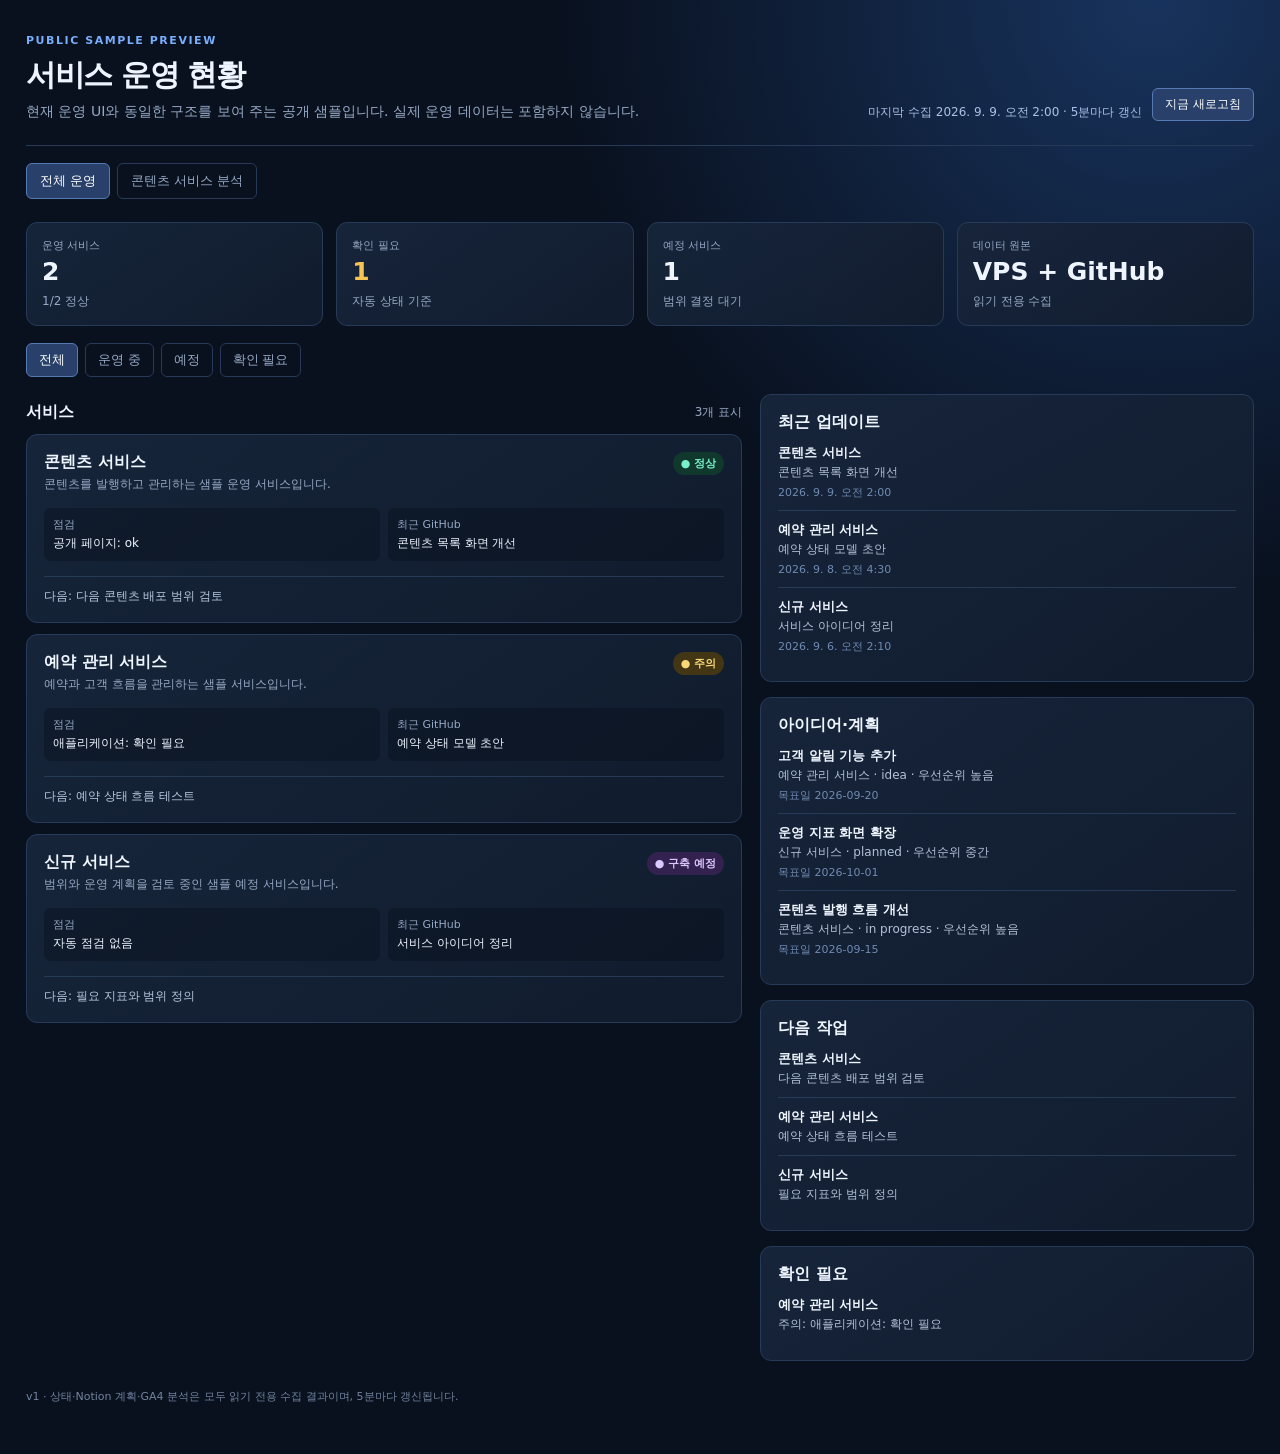
==== app/index.html @ 09be24aa "feat: add analytics tab to public sample preview" ====
<!doctype html>
<html lang="ko">
<head>
<meta charset="utf-8"><meta name="viewport" content="width=device-width,initial-scale=1">
<title>서비스 운영 현황</title><link rel="stylesheet" href="styles.css">
</head>
<body><main class="shell">
<header><div><p class="eyebrow">PUBLIC SAMPLE PREVIEW</p><h1>서비스 운영 현황</h1><p class="subtitle">현재 운영 UI와 동일한 구조를 보여 주는 공개 샘플입니다. 실제 운영 데이터는 포함하지 않습니다.</p></div><div class="header-status"><div id="collected" class="timestamp" role="status" aria-live="polite">상태를 불러오는 중…</div><button id="refresh" class="refresh" type="button">지금 새로고침</button></div></header>
<nav class="view-tabs" aria-label="대시보드 화면"><button class="view-tab active" aria-pressed="true" data-view="overview">전체 운영</button><button class="view-tab" aria-pressed="false" data-view="analytics">콘텐츠 서비스 분석</button></nav>
<section id="overview-view" class="view"><section id="summary" class="summary" aria-label="전체 요약"></section>
<nav class="filters" aria-label="서비스 필터"><button class="filter active" aria-pressed="true" data-filter="all">전체</button><button class="filter" aria-pressed="false" data-filter="operating">운영 중</button><button class="filter" aria-pressed="false" data-filter="planned">예정</button><button class="filter" aria-pressed="false" data-filter="attention">확인 필요</button></nav>
<section class="layout"><div><div class="section-heading"><h2>서비스</h2><span id="service-count"></span></div><section id="services" class="services" aria-live="polite"></section></div><aside><section class="panel"><h2>최근 업데이트</h2><div id="updates"></div></section><section class="panel" aria-labelledby="ideas-title"><h2 id="ideas-title">아이디어·계획</h2><div id="ideas"></div></section><section class="panel"><h2>다음 작업</h2><div id="next-actions"></div></section><section class="panel"><h2>확인 필요</h2><div id="attention"></div></section></aside></section></section>
<section id="analytics-view" class="view analytics-view" hidden><div class="section-heading"><h2>콘텐츠 서비스 · GA4 분석</h2><span>최근 14일 · 읽기 전용</span></div><section class="panel" aria-labelledby="analytics-title"><h2 id="analytics-title">핵심 지표와 상위 유입</h2><div id="analytics"></div></section></section>
<footer>v1 · 상태·Notion 계획·GA4 분석은 모두 읽기 전용 수집 결과이며, 5분마다 갱신됩니다.</footer>
</main><script src="app.js"></script></body></html>
---- app/styles.css ----
:root{--bg:#09111f;--surface:#111c2e;--surface2:#17253b;--line:#273a58;--text:#eef5ff;--muted:#96a9c4;--green:#38d39f;--amber:#f6c453;--red:#fb7185;--blue:#78aefc;--violet:#bd9cff}*{box-sizing:border-box}body{margin:0;background:radial-gradient(circle at 90% 0,#18335d,transparent 32%),var(--bg);color:var(--text);font-family:system-ui,-apple-system,"Segoe UI",sans-serif}.shell{max-width:1320px;margin:auto;padding:34px 26px 50px}header{display:flex;justify-content:space-between;gap:20px;align-items:flex-end;padding-bottom:24px;border-bottom:1px solid var(--line)}.header-status{display:flex;align-items:flex-end;gap:10px}.refresh{background:#29416a;color:#fff;border:1px solid #557bb5;border-radius:6px;padding:7px 12px;cursor:pointer;font:inherit;font-size:12px}.refresh:disabled{opacity:.55;cursor:wait}.filter:focus-visible,.refresh:focus-visible,a:focus-visible{outline:3px solid var(--amber);outline-offset:2px}.eyebrow{font-size:11px;letter-spacing:.14em;color:var(--blue);font-weight:800;margin:0 0 8px}h1{font-size:30px;letter-spacing:-.045em;margin:0}.subtitle{color:var(--muted);margin:7px 0 0;font-size:14px}.timestamp{font-size:12px;color:#a9c2e7;white-space:nowrap}.summary{display:grid;grid-template-columns:repeat(4,1fr);gap:13px;margin:23px 0 15px}.stat,.panel,.card{background:linear-gradient(145deg,rgba(23,37,59,.96),rgba(17,28,46,.96));border:1px solid var(--line);border-radius:11px}.stat{padding:15px}.stat small,.meta small{display:block;color:var(--muted);font-size:11px}.stat b{display:block;font-size:25px;margin:4px 0}.stat span{font-size:12px;color:var(--muted)}.stat b.warn{color:var(--amber)}.stat b.ok{color:var(--green)}.view-tabs{display:flex;gap:7px;margin:17px 0 0}.view-tab{background:transparent;color:var(--muted);border:1px solid var(--line);border-radius:6px;padding:8px 13px;cursor:pointer;font:inherit;font-size:13px}.view-tab.active{background:#29416a;color:#fff;border-color:#557bb5}.view-tab:focus-visible{outline:3px solid var(--amber);outline-offset:2px}.analytics-view{max-width:760px;margin-top:22px}.filters{display:flex;gap:7px;margin:17px 0}.filter{background:transparent;color:var(--muted);border:1px solid var(--line);border-radius:6px;padding:7px 12px;cursor:pointer}.filter.active{background:#29416a;color:#fff;border-color:#557bb5}.layout{display:grid;grid-template-columns:1.45fr 1fr;gap:18px}.section-heading{display:flex;justify-content:space-between;align-items:center;margin:8px 0 11px}.section-heading h2,.panel h2{font-size:16px;margin:0}.section-heading span{font-size:12px;color:var(--muted)}.services{display:grid;gap:11px}.card{padding:17px}.card-head{display:flex;justify-content:space-between;gap:12px}.service-name{font-weight:750;font-size:16px}.card-head p{font-size:12px;color:var(--muted);margin:3px 0 0}.pill{font-size:11px;font-weight:700;border-radius:20px;height:max-content;padding:4px 8px;white-space:nowrap}.pill.ok{background:#10382d;color:#7af0c8}.pill.warn{background:#423615;color:#f8d978}.pill.down{background:#451e2d;color:#ff9eb0}.pill.unknown{background:#303846;color:#c8d2e1}.pill.planned{background:#33224f;color:#ddc7ff}.meta{display:grid;grid-template-columns:1fr 1fr;gap:8px;margin:15px 0}.meta>div{background:rgba(5,11,22,.35);border-radius:7px;padding:9px}.meta span{font-size:12px;display:block;margin-top:3px}.card-foot{border-top:1px solid var(--line);padding-top:11px;display:flex;justify-content:space-between;gap:9px;font-size:12px;color:#b9c8dc}.card-foot a{color:#8dbaff;text-decoration:none;white-space:nowrap}.panel{padding:17px;margin-bottom:15px}.panel h2{margin-bottom:11px}.list-item{border-top:1px solid var(--line);padding:10px 0}.list-item:first-child{border-top:0;padding-top:0}.list-item b,.list-item span,.list-item small{display:block}.list-item b{font-size:13px}.list-item span{font-size:12px;color:#b4c3d8;margin-top:2px}.list-item small{font-size:11px;color:#6f8bb2;margin-top:4px}.healthy{color:#7af0c8;font-size:13px}.empty,.error{padding:15px;color:var(--muted);background:rgba(0,0,0,.15);border-radius:7px}.error{color:#ffafbd}footer{margin-top:13px;color:#71839e;font-size:11px}@media(max-width:850px){header{display:block}.timestamp{display:block;margin-top:15px}.summary{grid-template-columns:repeat(2,1fr)}.layout{grid-template-columns:1fr}}@media(max-width:500px){.shell{padding:23px 14px}.summary{grid-template-columns:1fr}.meta{grid-template-columns:1fr}.card-head{display:block}.pill{display:inline-block;margin-top:10px}.card-foot{display:block}.card-foot a{display:block;margin-top:8px}}
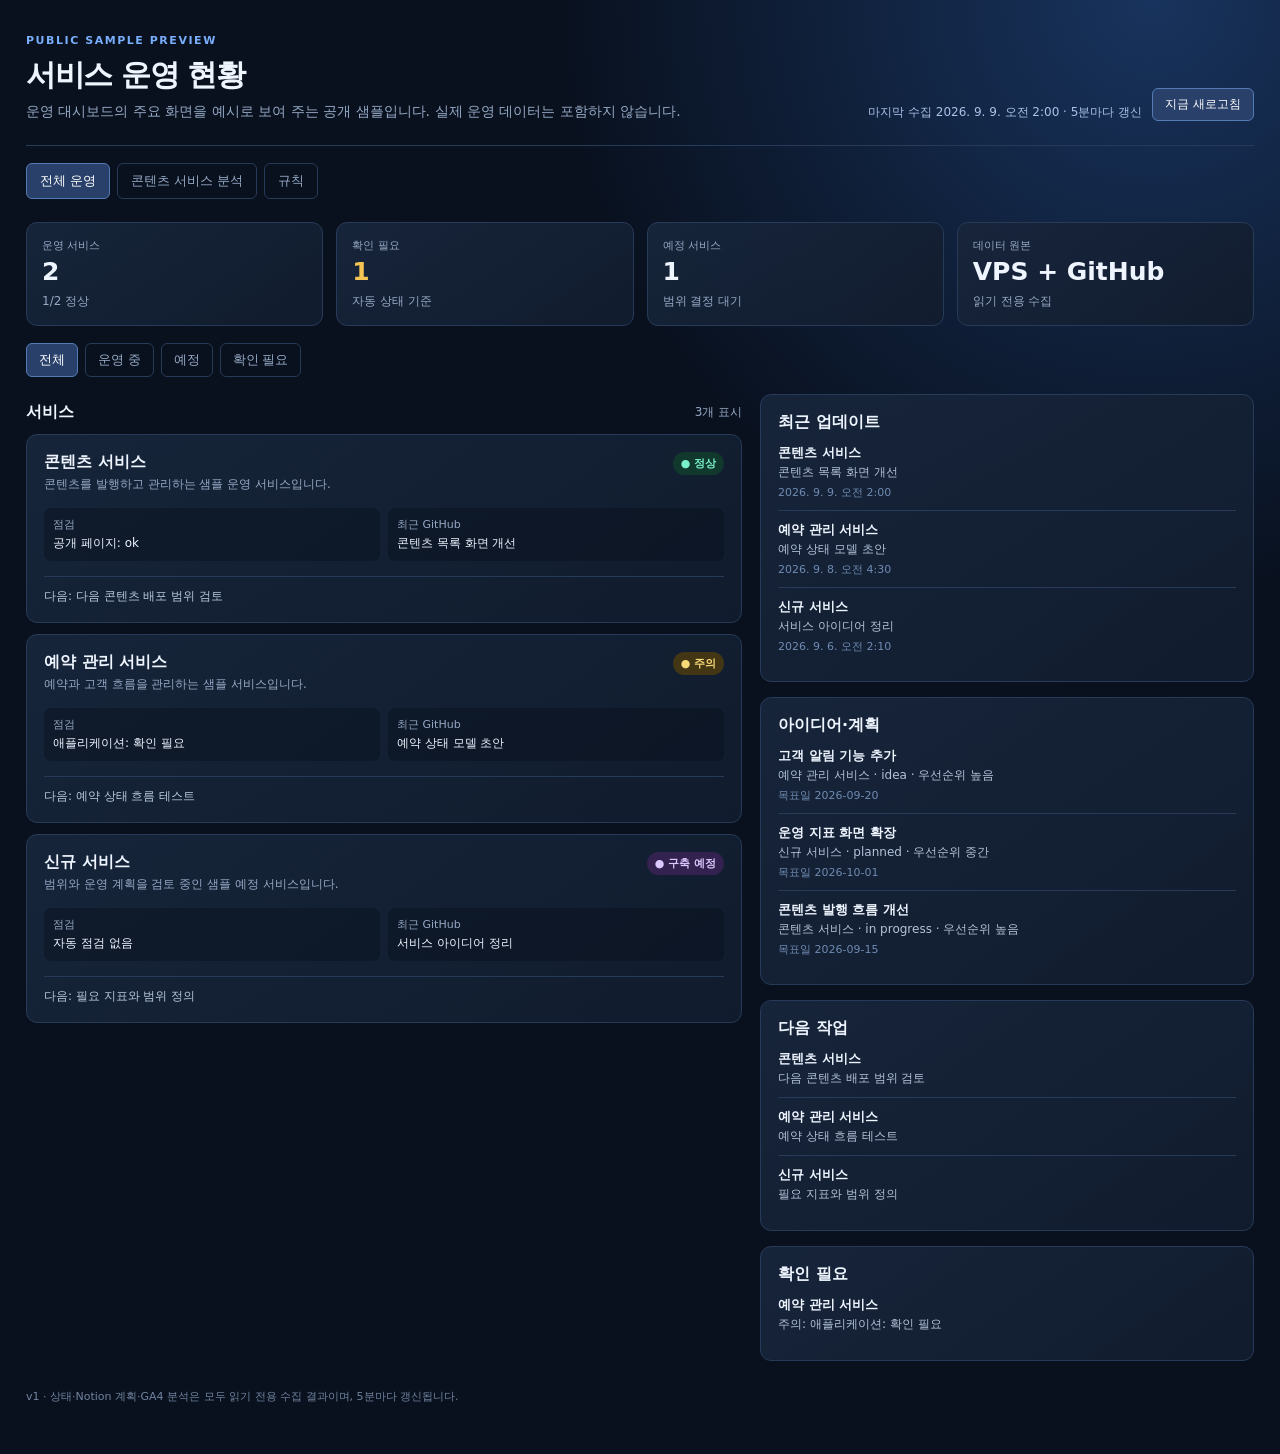
==== commit cb55512b: "feat(preview): show sample Hermes records tab" ====
--- a/app/index.html
+++ b/app/index.html
@@ -5,11 +5,12 @@
 <title>서비스 운영 현황</title><link rel="stylesheet" href="styles.css">
 </head>
 <body><main class="shell">
-<header><div><p class="eyebrow">PUBLIC SAMPLE PREVIEW</p><h1>서비스 운영 현황</h1><p class="subtitle">현재 운영 UI와 동일한 구조를 보여 주는 공개 샘플입니다. 실제 운영 데이터는 포함하지 않습니다.</p></div><div class="header-status"><div id="collected" class="timestamp" role="status" aria-live="polite">상태를 불러오는 중…</div><button id="refresh" class="refresh" type="button">지금 새로고침</button></div></header>
-<nav class="view-tabs" aria-label="대시보드 화면"><button class="view-tab active" aria-pressed="true" data-view="overview">전체 운영</button><button class="view-tab" aria-pressed="false" data-view="analytics">콘텐츠 서비스 분석</button></nav>
+<header><div><p class="eyebrow">PUBLIC SAMPLE PREVIEW</p><h1>서비스 운영 현황</h1><p class="subtitle">운영 대시보드의 주요 화면을 예시로 보여 주는 공개 샘플입니다. 실제 운영 데이터는 포함하지 않습니다.</p></div><div class="header-status"><div id="collected" class="timestamp" role="status" aria-live="polite">상태를 불러오는 중…</div><button id="refresh" class="refresh" type="button">지금 새로고침</button></div></header>
+<nav class="view-tabs" aria-label="대시보드 화면"><button class="view-tab active" aria-pressed="true" data-view="overview">전체 운영</button><button class="view-tab" aria-pressed="false" data-view="analytics">콘텐츠 서비스 분석</button><button class="view-tab" aria-pressed="false" data-view="rules">규칙</button></nav>
 <section id="overview-view" class="view"><section id="summary" class="summary" aria-label="전체 요약"></section>
 <nav class="filters" aria-label="서비스 필터"><button class="filter active" aria-pressed="true" data-filter="all">전체</button><button class="filter" aria-pressed="false" data-filter="operating">운영 중</button><button class="filter" aria-pressed="false" data-filter="planned">예정</button><button class="filter" aria-pressed="false" data-filter="attention">확인 필요</button></nav>
 <section class="layout"><div><div class="section-heading"><h2>서비스</h2><span id="service-count"></span></div><section id="services" class="services" aria-live="polite"></section></div><aside><section class="panel"><h2>최근 업데이트</h2><div id="updates"></div></section><section class="panel" aria-labelledby="ideas-title"><h2 id="ideas-title">아이디어·계획</h2><div id="ideas"></div></section><section class="panel"><h2>다음 작업</h2><div id="next-actions"></div></section><section class="panel"><h2>확인 필요</h2><div id="attention"></div></section></aside></section></section>
 <section id="analytics-view" class="view analytics-view" hidden><div class="section-heading"><h2>콘텐츠 서비스 · GA4 분석</h2><span>최근 14일 · 읽기 전용</span></div><section class="panel" aria-labelledby="analytics-title"><h2 id="analytics-title">핵심 지표와 상위 유입</h2><div id="analytics"></div></section></section>
+<section id="rules-view" class="view rules-view" hidden><div class="section-heading"><div><h2>Hermes 지속 기록</h2><p class="section-copy">저장된 원문을 읽기 전용으로 확인합니다. 규칙·선호·환경 사실이 함께 포함될 수 있습니다.</p></div><span id="rules-updated" role="status" aria-live="polite">공개 샘플 · 실제 기록 없음</span></div><section class="panel"><p class="section-copy">공개 화면용 가짜 항목 세 개입니다. 실제 Hermes 기록과 동기화되지 않습니다. 운영 화면에서는 기본 프로필 USER.md · MEMORY.md만 표시하며, 파일 수정 시각은 개별 항목의 작성일이 아닙니다.</p><div class="roadmap-filters"><label>검색 <input id="rules-search" type="search" placeholder="기록 내용 검색"></label><label>출처 <select id="rules-source"><option value="all">전체</option><option value="USER.md">USER.md</option><option value="MEMORY.md">MEMORY.md</option></select></label></div><p id="rules-count" class="section-copy"></p><div id="rules-items" class="rules-items" aria-live="polite"></div></section></section>
 <footer>v1 · 상태·Notion 계획·GA4 분석은 모두 읽기 전용 수집 결과이며, 5분마다 갱신됩니다.</footer>
 </main><script src="app.js"></script></body></html>
--- a/app/styles.css
+++ b/app/styles.css
@@ -1 +1 @@
-:root{--bg:#09111f;--surface:#111c2e;--surface2:#17253b;--line:#273a58;--text:#eef5ff;--muted:#96a9c4;--green:#38d39f;--amber:#f6c453;--red:#fb7185;--blue:#78aefc;--violet:#bd9cff}*{box-sizing:border-box}body{margin:0;background:radial-gradient(circle at 90% 0,#18335d,transparent 32%),var(--bg);color:var(--text);font-family:system-ui,-apple-system,"Segoe UI",sans-serif}.shell{max-width:1320px;margin:auto;padding:34px 26px 50px}header{display:flex;justify-content:space-between;gap:20px;align-items:flex-end;padding-bottom:24px;border-bottom:1px solid var(--line)}.header-status{display:flex;align-items:flex-end;gap:10px}.refresh{background:#29416a;color:#fff;border:1px solid #557bb5;border-radius:6px;padding:7px 12px;cursor:pointer;font:inherit;font-size:12px}.refresh:disabled{opacity:.55;cursor:wait}.filter:focus-visible,.refresh:focus-visible,a:focus-visible{outline:3px solid var(--amber);outline-offset:2px}.eyebrow{font-size:11px;letter-spacing:.14em;color:var(--blue);font-weight:800;margin:0 0 8px}h1{font-size:30px;letter-spacing:-.045em;margin:0}.subtitle{color:var(--muted);margin:7px 0 0;font-size:14px}.timestamp{font-size:12px;color:#a9c2e7;white-space:nowrap}.summary{display:grid;grid-template-columns:repeat(4,1fr);gap:13px;margin:23px 0 15px}.stat,.panel,.card{background:linear-gradient(145deg,rgba(23,37,59,.96),rgba(17,28,46,.96));border:1px solid var(--line);border-radius:11px}.stat{padding:15px}.stat small,.meta small{display:block;color:var(--muted);font-size:11px}.stat b{display:block;font-size:25px;margin:4px 0}.stat span{font-size:12px;color:var(--muted)}.stat b.warn{color:var(--amber)}.stat b.ok{color:var(--green)}.view-tabs{display:flex;gap:7px;margin:17px 0 0}.view-tab{background:transparent;color:var(--muted);border:1px solid var(--line);border-radius:6px;padding:8px 13px;cursor:pointer;font:inherit;font-size:13px}.view-tab.active{background:#29416a;color:#fff;border-color:#557bb5}.view-tab:focus-visible{outline:3px solid var(--amber);outline-offset:2px}.analytics-view{max-width:760px;margin-top:22px}.filters{display:flex;gap:7px;margin:17px 0}.filter{background:transparent;color:var(--muted);border:1px solid var(--line);border-radius:6px;padding:7px 12px;cursor:pointer}.filter.active{background:#29416a;color:#fff;border-color:#557bb5}.layout{display:grid;grid-template-columns:1.45fr 1fr;gap:18px}.section-heading{display:flex;justify-content:space-between;align-items:center;margin:8px 0 11px}.section-heading h2,.panel h2{font-size:16px;margin:0}.section-heading span{font-size:12px;color:var(--muted)}.services{display:grid;gap:11px}.card{padding:17px}.card-head{display:flex;justify-content:space-between;gap:12px}.service-name{font-weight:750;font-size:16px}.card-head p{font-size:12px;color:var(--muted);margin:3px 0 0}.pill{font-size:11px;font-weight:700;border-radius:20px;height:max-content;padding:4px 8px;white-space:nowrap}.pill.ok{background:#10382d;color:#7af0c8}.pill.warn{background:#423615;color:#f8d978}.pill.down{background:#451e2d;color:#ff9eb0}.pill.unknown{background:#303846;color:#c8d2e1}.pill.planned{background:#33224f;color:#ddc7ff}.meta{display:grid;grid-template-columns:1fr 1fr;gap:8px;margin:15px 0}.meta>div{background:rgba(5,11,22,.35);border-radius:7px;padding:9px}.meta span{font-size:12px;display:block;margin-top:3px}.card-foot{border-top:1px solid var(--line);padding-top:11px;display:flex;justify-content:space-between;gap:9px;font-size:12px;color:#b9c8dc}.card-foot a{color:#8dbaff;text-decoration:none;white-space:nowrap}.panel{padding:17px;margin-bottom:15px}.panel h2{margin-bottom:11px}.list-item{border-top:1px solid var(--line);padding:10px 0}.list-item:first-child{border-top:0;padding-top:0}.list-item b,.list-item span,.list-item small{display:block}.list-item b{font-size:13px}.list-item span{font-size:12px;color:#b4c3d8;margin-top:2px}.list-item small{font-size:11px;color:#6f8bb2;margin-top:4px}.healthy{color:#7af0c8;font-size:13px}.empty,.error{padding:15px;color:var(--muted);background:rgba(0,0,0,.15);border-radius:7px}.error{color:#ffafbd}footer{margin-top:13px;color:#71839e;font-size:11px}@media(max-width:850px){header{display:block}.timestamp{display:block;margin-top:15px}.summary{grid-template-columns:repeat(2,1fr)}.layout{grid-template-columns:1fr}}@media(max-width:500px){.shell{padding:23px 14px}.summary{grid-template-columns:1fr}.meta{grid-template-columns:1fr}.card-head{display:block}.pill{display:inline-block;margin-top:10px}.card-foot{display:block}.card-foot a{display:block;margin-top:8px}}
+:root{--bg:#09111f;--surface:#111c2e;--surface2:#17253b;--line:#273a58;--text:#eef5ff;--muted:#96a9c4;--green:#38d39f;--amber:#f6c453;--red:#fb7185;--blue:#78aefc;--violet:#bd9cff}*{box-sizing:border-box}body{margin:0;background:radial-gradient(circle at 90% 0,#18335d,transparent 32%),var(--bg);color:var(--text);font-family:system-ui,-apple-system,"Segoe UI",sans-serif}.shell{max-width:1320px;margin:auto;padding:34px 26px 50px}header{display:flex;justify-content:space-between;gap:20px;align-items:flex-end;padding-bottom:24px;border-bottom:1px solid var(--line)}.header-status{display:flex;align-items:flex-end;gap:10px}.refresh{background:#29416a;color:#fff;border:1px solid #557bb5;border-radius:6px;padding:7px 12px;cursor:pointer;font:inherit;font-size:12px}.refresh:disabled{opacity:.55;cursor:wait}.filter:focus-visible,.refresh:focus-visible,a:focus-visible{outline:3px solid var(--amber);outline-offset:2px}.rules-view .section-heading{flex-wrap:wrap;gap:8px}.section-copy{color:var(--muted);font-size:12px;line-height:1.6;margin:6px 0 16px}.rules-view .roadmap-filters{display:flex;flex-wrap:wrap;align-items:end;gap:12px;margin:18px 0 8px}.rules-view .roadmap-filters label{display:grid;gap:6px;font-size:12px;color:var(--muted);min-width:170px}.rules-view input,.rules-view select{font:inherit;color:var(--text);background:var(--surface2);border:1px solid var(--line);border-radius:7px;padding:9px 11px;min-width:0}.rules-view input::placeholder{color:var(--muted)}.rules-view input:focus-visible,.rules-view select:focus-visible{outline:3px solid var(--amber);outline-offset:2px}.rules-items{display:grid;gap:12px}.rule-item{padding:16px;border:1px solid var(--line);background:var(--surface2);border-radius:10px;min-width:0}.rule-item p{white-space:pre-wrap;overflow-wrap:anywhere;font-size:14px;line-height:1.65;margin:9px 0 0}.rule-source{font-size:11px;color:var(--muted)}.eyebrow{font-size:11px;letter-spacing:.14em;color:var(--blue);font-weight:800;margin:0 0 8px}h1{font-size:30px;letter-spacing:-.045em;margin:0}.subtitle{color:var(--muted);margin:7px 0 0;font-size:14px}.timestamp{font-size:12px;color:#a9c2e7;white-space:nowrap}.summary{display:grid;grid-template-columns:repeat(4,1fr);gap:13px;margin:23px 0 15px}.stat,.panel,.card{background:linear-gradient(145deg,rgba(23,37,59,.96),rgba(17,28,46,.96));border:1px solid var(--line);border-radius:11px}.stat{padding:15px}.stat small,.meta small{display:block;color:var(--muted);font-size:11px}.stat b{display:block;font-size:25px;margin:4px 0}.stat span{font-size:12px;color:var(--muted)}.stat b.warn{color:var(--amber)}.stat b.ok{color:var(--green)}.view-tabs{display:flex;flex-wrap:wrap;gap:7px;margin:17px 0 0}.view-tab{background:transparent;color:var(--muted);border:1px solid var(--line);border-radius:6px;padding:8px 13px;cursor:pointer;font:inherit;font-size:13px}.view-tab.active{background:#29416a;color:#fff;border-color:#557bb5}.view-tab:focus-visible{outline:3px solid var(--amber);outline-offset:2px}.analytics-view{max-width:760px;margin-top:22px}.filters{display:flex;gap:7px;margin:17px 0}.filter{background:transparent;color:var(--muted);border:1px solid var(--line);border-radius:6px;padding:7px 12px;cursor:pointer}.filter.active{background:#29416a;color:#fff;border-color:#557bb5}.layout{display:grid;grid-template-columns:1.45fr 1fr;gap:18px}.section-heading{display:flex;justify-content:space-between;align-items:center;margin:8px 0 11px}.section-heading h2,.panel h2{font-size:16px;margin:0}.section-heading span{font-size:12px;color:var(--muted)}.services{display:grid;gap:11px}.card{padding:17px}.card-head{display:flex;justify-content:space-between;gap:12px}.service-name{font-weight:750;font-size:16px}.card-head p{font-size:12px;color:var(--muted);margin:3px 0 0}.pill{font-size:11px;font-weight:700;border-radius:20px;height:max-content;padding:4px 8px;white-space:nowrap}.pill.ok{background:#10382d;color:#7af0c8}.pill.warn{background:#423615;color:#f8d978}.pill.down{background:#451e2d;color:#ff9eb0}.pill.unknown{background:#303846;color:#c8d2e1}.pill.planned{background:#33224f;color:#ddc7ff}.meta{display:grid;grid-template-columns:1fr 1fr;gap:8px;margin:15px 0}.meta>div{background:rgba(5,11,22,.35);border-radius:7px;padding:9px}.meta span{font-size:12px;display:block;margin-top:3px}.card-foot{border-top:1px solid var(--line);padding-top:11px;display:flex;justify-content:space-between;gap:9px;font-size:12px;color:#b9c8dc}.card-foot a{color:#8dbaff;text-decoration:none;white-space:nowrap}.panel{padding:17px;margin-bottom:15px}.panel h2{margin-bottom:11px}.list-item{border-top:1px solid var(--line);padding:10px 0}.list-item:first-child{border-top:0;padding-top:0}.list-item b,.list-item span,.list-item small{display:block}.list-item b{font-size:13px}.list-item span{font-size:12px;color:#b4c3d8;margin-top:2px}.list-item small{font-size:11px;color:#6f8bb2;margin-top:4px}.healthy{color:#7af0c8;font-size:13px}.empty,.error{padding:15px;color:var(--muted);background:rgba(0,0,0,.15);border-radius:7px}.error{color:#ffafbd}footer{margin-top:13px;color:#71839e;font-size:11px}@media(max-width:850px){header{display:block}.timestamp{display:block;margin-top:15px}.summary{grid-template-columns:repeat(2,1fr)}.layout{grid-template-columns:1fr}}@media(max-width:500px){.shell{padding:23px 14px}.summary{grid-template-columns:1fr}.meta{grid-template-columns:1fr}.card-head{display:block}.pill{display:inline-block;margin-top:10px}.card-foot{display:block}.card-foot a{display:block;margin-top:8px}}
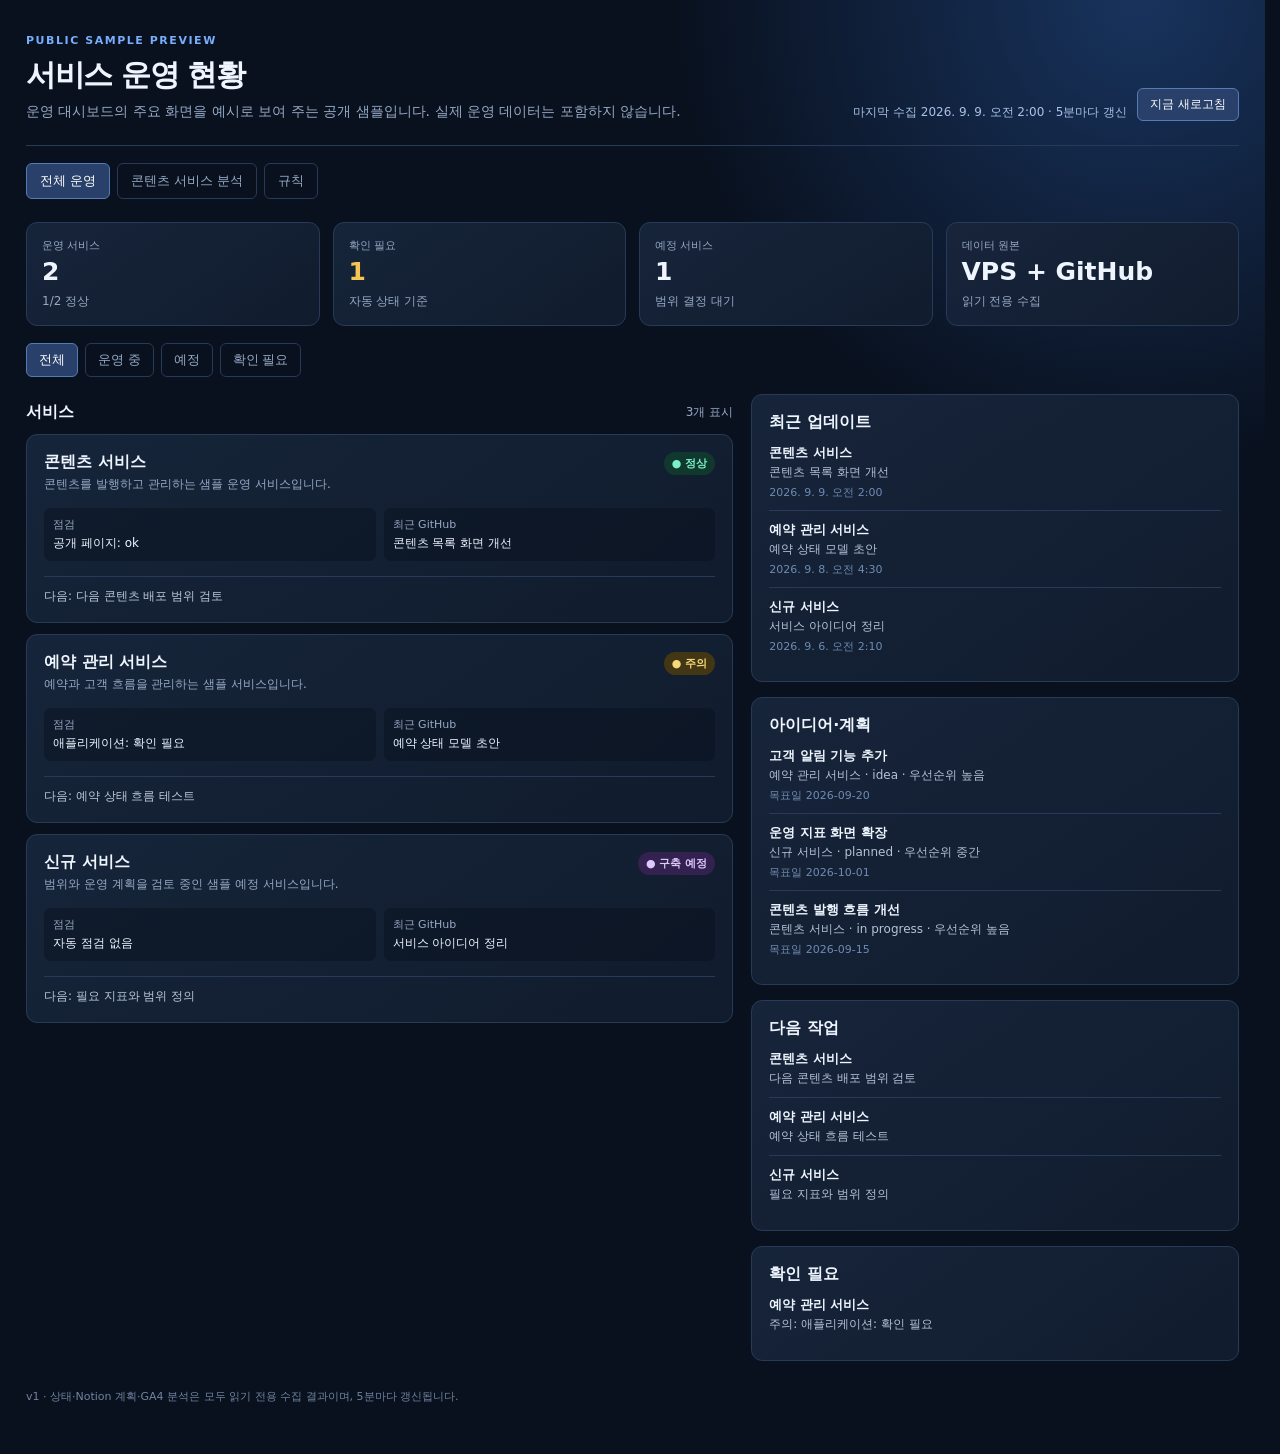
==== commit 2c595505: "fix(preview): stabilize scrollbar gutter" ====
--- a/app/index.html
+++ b/app/index.html
@@ -2,7 +2,7 @@
 <html lang="ko">
 <head>
 <meta charset="utf-8"><meta name="viewport" content="width=device-width,initial-scale=1">
-<title>서비스 운영 현황</title><link rel="stylesheet" href="styles.css">
+<title>서비스 운영 현황</title><link rel="stylesheet" href="styles.css?v=rules-scrollbar-1">
 </head>
 <body><main class="shell">
 <header><div><p class="eyebrow">PUBLIC SAMPLE PREVIEW</p><h1>서비스 운영 현황</h1><p class="subtitle">운영 대시보드의 주요 화면을 예시로 보여 주는 공개 샘플입니다. 실제 운영 데이터는 포함하지 않습니다.</p></div><div class="header-status"><div id="collected" class="timestamp" role="status" aria-live="polite">상태를 불러오는 중…</div><button id="refresh" class="refresh" type="button">지금 새로고침</button></div></header>
@@ -11,6 +11,6 @@
 <nav class="filters" aria-label="서비스 필터"><button class="filter active" aria-pressed="true" data-filter="all">전체</button><button class="filter" aria-pressed="false" data-filter="operating">운영 중</button><button class="filter" aria-pressed="false" data-filter="planned">예정</button><button class="filter" aria-pressed="false" data-filter="attention">확인 필요</button></nav>
 <section class="layout"><div><div class="section-heading"><h2>서비스</h2><span id="service-count"></span></div><section id="services" class="services" aria-live="polite"></section></div><aside><section class="panel"><h2>최근 업데이트</h2><div id="updates"></div></section><section class="panel" aria-labelledby="ideas-title"><h2 id="ideas-title">아이디어·계획</h2><div id="ideas"></div></section><section class="panel"><h2>다음 작업</h2><div id="next-actions"></div></section><section class="panel"><h2>확인 필요</h2><div id="attention"></div></section></aside></section></section>
 <section id="analytics-view" class="view analytics-view" hidden><div class="section-heading"><h2>콘텐츠 서비스 · GA4 분석</h2><span>최근 14일 · 읽기 전용</span></div><section class="panel" aria-labelledby="analytics-title"><h2 id="analytics-title">핵심 지표와 상위 유입</h2><div id="analytics"></div></section></section>
-<section id="rules-view" class="view rules-view" hidden><div class="section-heading"><div><h2>Hermes 지속 기록</h2><p class="section-copy">저장된 원문을 읽기 전용으로 확인합니다. 규칙·선호·환경 사실이 함께 포함될 수 있습니다.</p></div><span id="rules-updated" role="status" aria-live="polite">공개 샘플 · 실제 기록 없음</span></div><section class="panel"><p class="section-copy">공개 화면용 가짜 항목 세 개입니다. 실제 Hermes 기록과 동기화되지 않습니다. 운영 화면에서는 기본 프로필 USER.md · MEMORY.md만 표시하며, 파일 수정 시각은 개별 항목의 작성일이 아닙니다.</p><div class="roadmap-filters"><label>검색 <input id="rules-search" type="search" placeholder="기록 내용 검색"></label><label>출처 <select id="rules-source"><option value="all">전체</option><option value="USER.md">USER.md</option><option value="MEMORY.md">MEMORY.md</option></select></label></div><p id="rules-count" class="section-copy"></p><div id="rules-items" class="rules-items" aria-live="polite"></div></section></section>
+<section id="rules-view" class="view rules-view" hidden><div class="section-heading"><div><h2>규칙 원문</h2><p class="section-copy">공개 Preview 전용 가짜 문서입니다. 실제 기록은 포함하지 않습니다.</p></div><span id="rules-updated" role="status" aria-live="polite">공개 샘플 · 실제 기록 없음</span></div><section class="rules-layout"><aside class="panel"><h3>문서 목록</h3><div id="rules-documents" class="rules-documents"></div></aside><section class="panel"><div class="rules-document-head"><div><h3 id="rules-document-title">문서를 선택하세요</h3><p id="rules-document-role" class="section-copy"></p></div><p id="rules-document-source" class="section-copy"></p></div><label>문서 안에서 검색 <input id="rules-search" type="search" placeholder="원문 내용 검색"></label><p id="rules-count" class="section-copy"></p><div id="rules-items" class="rules-items" aria-live="polite"></div></section></section></section>
 <footer>v1 · 상태·Notion 계획·GA4 분석은 모두 읽기 전용 수집 결과이며, 5분마다 갱신됩니다.</footer>
 </main><script src="app.js"></script></body></html>
--- a/app/styles.css
+++ b/app/styles.css
@@ -1 +1,2 @@
-:root{--bg:#09111f;--surface:#111c2e;--surface2:#17253b;--line:#273a58;--text:#eef5ff;--muted:#96a9c4;--green:#38d39f;--amber:#f6c453;--red:#fb7185;--blue:#78aefc;--violet:#bd9cff}*{box-sizing:border-box}body{margin:0;background:radial-gradient(circle at 90% 0,#18335d,transparent 32%),var(--bg);color:var(--text);font-family:system-ui,-apple-system,"Segoe UI",sans-serif}.shell{max-width:1320px;margin:auto;padding:34px 26px 50px}header{display:flex;justify-content:space-between;gap:20px;align-items:flex-end;padding-bottom:24px;border-bottom:1px solid var(--line)}.header-status{display:flex;align-items:flex-end;gap:10px}.refresh{background:#29416a;color:#fff;border:1px solid #557bb5;border-radius:6px;padding:7px 12px;cursor:pointer;font:inherit;font-size:12px}.refresh:disabled{opacity:.55;cursor:wait}.filter:focus-visible,.refresh:focus-visible,a:focus-visible{outline:3px solid var(--amber);outline-offset:2px}.rules-view .section-heading{flex-wrap:wrap;gap:8px}.section-copy{color:var(--muted);font-size:12px;line-height:1.6;margin:6px 0 16px}.rules-view .roadmap-filters{display:flex;flex-wrap:wrap;align-items:end;gap:12px;margin:18px 0 8px}.rules-view .roadmap-filters label{display:grid;gap:6px;font-size:12px;color:var(--muted);min-width:170px}.rules-view input,.rules-view select{font:inherit;color:var(--text);background:var(--surface2);border:1px solid var(--line);border-radius:7px;padding:9px 11px;min-width:0}.rules-view input::placeholder{color:var(--muted)}.rules-view input:focus-visible,.rules-view select:focus-visible{outline:3px solid var(--amber);outline-offset:2px}.rules-items{display:grid;gap:12px}.rule-item{padding:16px;border:1px solid var(--line);background:var(--surface2);border-radius:10px;min-width:0}.rule-item p{white-space:pre-wrap;overflow-wrap:anywhere;font-size:14px;line-height:1.65;margin:9px 0 0}.rule-source{font-size:11px;color:var(--muted)}.eyebrow{font-size:11px;letter-spacing:.14em;color:var(--blue);font-weight:800;margin:0 0 8px}h1{font-size:30px;letter-spacing:-.045em;margin:0}.subtitle{color:var(--muted);margin:7px 0 0;font-size:14px}.timestamp{font-size:12px;color:#a9c2e7;white-space:nowrap}.summary{display:grid;grid-template-columns:repeat(4,1fr);gap:13px;margin:23px 0 15px}.stat,.panel,.card{background:linear-gradient(145deg,rgba(23,37,59,.96),rgba(17,28,46,.96));border:1px solid var(--line);border-radius:11px}.stat{padding:15px}.stat small,.meta small{display:block;color:var(--muted);font-size:11px}.stat b{display:block;font-size:25px;margin:4px 0}.stat span{font-size:12px;color:var(--muted)}.stat b.warn{color:var(--amber)}.stat b.ok{color:var(--green)}.view-tabs{display:flex;flex-wrap:wrap;gap:7px;margin:17px 0 0}.view-tab{background:transparent;color:var(--muted);border:1px solid var(--line);border-radius:6px;padding:8px 13px;cursor:pointer;font:inherit;font-size:13px}.view-tab.active{background:#29416a;color:#fff;border-color:#557bb5}.view-tab:focus-visible{outline:3px solid var(--amber);outline-offset:2px}.analytics-view{max-width:760px;margin-top:22px}.filters{display:flex;gap:7px;margin:17px 0}.filter{background:transparent;color:var(--muted);border:1px solid var(--line);border-radius:6px;padding:7px 12px;cursor:pointer}.filter.active{background:#29416a;color:#fff;border-color:#557bb5}.layout{display:grid;grid-template-columns:1.45fr 1fr;gap:18px}.section-heading{display:flex;justify-content:space-between;align-items:center;margin:8px 0 11px}.section-heading h2,.panel h2{font-size:16px;margin:0}.section-heading span{font-size:12px;color:var(--muted)}.services{display:grid;gap:11px}.card{padding:17px}.card-head{display:flex;justify-content:space-between;gap:12px}.service-name{font-weight:750;font-size:16px}.card-head p{font-size:12px;color:var(--muted);margin:3px 0 0}.pill{font-size:11px;font-weight:700;border-radius:20px;height:max-content;padding:4px 8px;white-space:nowrap}.pill.ok{background:#10382d;color:#7af0c8}.pill.warn{background:#423615;color:#f8d978}.pill.down{background:#451e2d;color:#ff9eb0}.pill.unknown{background:#303846;color:#c8d2e1}.pill.planned{background:#33224f;color:#ddc7ff}.meta{display:grid;grid-template-columns:1fr 1fr;gap:8px;margin:15px 0}.meta>div{background:rgba(5,11,22,.35);border-radius:7px;padding:9px}.meta span{font-size:12px;display:block;margin-top:3px}.card-foot{border-top:1px solid var(--line);padding-top:11px;display:flex;justify-content:space-between;gap:9px;font-size:12px;color:#b9c8dc}.card-foot a{color:#8dbaff;text-decoration:none;white-space:nowrap}.panel{padding:17px;margin-bottom:15px}.panel h2{margin-bottom:11px}.list-item{border-top:1px solid var(--line);padding:10px 0}.list-item:first-child{border-top:0;padding-top:0}.list-item b,.list-item span,.list-item small{display:block}.list-item b{font-size:13px}.list-item span{font-size:12px;color:#b4c3d8;margin-top:2px}.list-item small{font-size:11px;color:#6f8bb2;margin-top:4px}.healthy{color:#7af0c8;font-size:13px}.empty,.error{padding:15px;color:var(--muted);background:rgba(0,0,0,.15);border-radius:7px}.error{color:#ffafbd}footer{margin-top:13px;color:#71839e;font-size:11px}@media(max-width:850px){header{display:block}.timestamp{display:block;margin-top:15px}.summary{grid-template-columns:repeat(2,1fr)}.layout{grid-template-columns:1fr}}@media(max-width:500px){.shell{padding:23px 14px}.summary{grid-template-columns:1fr}.meta{grid-template-columns:1fr}.card-head{display:block}.pill{display:inline-block;margin-top:10px}.card-foot{display:block}.card-foot a{display:block;margin-top:8px}}
+:root{--bg:#09111f;--surface:#111c2e;--surface2:#17253b;--line:#273a58;--text:#eef5ff;--muted:#96a9c4;--green:#38d39f;--amber:#f6c453;--red:#fb7185;--blue:#78aefc;--violet:#bd9cff}html{scrollbar-gutter:stable}*{box-sizing:border-box}body{margin:0;background:radial-gradient(circle at 90% 0,#18335d,transparent 32%),var(--bg);background-attachment:fixed;color:var(--text);font-family:system-ui,-apple-system,"Segoe UI",sans-serif}.shell{max-width:1320px;margin:auto;padding:34px 26px 50px}header{display:flex;justify-content:space-between;gap:20px;align-items:flex-end;padding-bottom:24px;border-bottom:1px solid var(--line)}.header-status{display:flex;align-items:flex-end;gap:10px}.refresh{background:#29416a;color:#fff;border:1px solid #557bb5;border-radius:6px;padding:7px 12px;cursor:pointer;font:inherit;font-size:12px}.refresh:disabled{opacity:.55;cursor:wait}.filter:focus-visible,.refresh:focus-visible,a:focus-visible{outline:3px solid var(--amber);outline-offset:2px}.rules-view .section-heading{flex-wrap:wrap;gap:8px}.section-copy{color:var(--muted);font-size:12px;line-height:1.6;margin:6px 0 16px}.rules-view .roadmap-filters{display:flex;flex-wrap:wrap;align-items:end;gap:12px;margin:18px 0 8px}.rules-view .roadmap-filters label{display:grid;gap:6px;font-size:12px;color:var(--muted);min-width:170px}.rules-view input,.rules-view select{font:inherit;color:var(--text);background:var(--surface2);border:1px solid var(--line);border-radius:7px;padding:9px 11px;min-width:0}.rules-view input::placeholder{color:var(--muted)}.rules-view input:focus-visible,.rules-view select:focus-visible{outline:3px solid var(--amber);outline-offset:2px}.rules-items{display:grid;gap:12px}.rule-item{padding:16px;border:1px solid var(--line);background:var(--surface2);border-radius:10px;min-width:0}.rule-item p{white-space:pre-wrap;overflow-wrap:anywhere;font-size:14px;line-height:1.65;margin:9px 0 0}.rule-source{font-size:11px;color:var(--muted)}.eyebrow{font-size:11px;letter-spacing:.14em;color:var(--blue);font-weight:800;margin:0 0 8px}h1{font-size:30px;letter-spacing:-.045em;margin:0}.subtitle{color:var(--muted);margin:7px 0 0;font-size:14px}.timestamp{font-size:12px;color:#a9c2e7;white-space:nowrap}.summary{display:grid;grid-template-columns:repeat(4,1fr);gap:13px;margin:23px 0 15px}.stat,.panel,.card{background:linear-gradient(145deg,rgba(23,37,59,.96),rgba(17,28,46,.96));border:1px solid var(--line);border-radius:11px}.stat{padding:15px}.stat small,.meta small{display:block;color:var(--muted);font-size:11px}.stat b{display:block;font-size:25px;margin:4px 0}.stat span{font-size:12px;color:var(--muted)}.stat b.warn{color:var(--amber)}.stat b.ok{color:var(--green)}.view-tabs{display:flex;flex-wrap:wrap;gap:7px;margin:17px 0 0}.view-tab{background:transparent;color:var(--muted);border:1px solid var(--line);border-radius:6px;padding:8px 13px;cursor:pointer;font:inherit;font-size:13px}.view-tab.active{background:#29416a;color:#fff;border-color:#557bb5}.view-tab:focus-visible{outline:3px solid var(--amber);outline-offset:2px}.analytics-view{max-width:760px;margin-top:22px}.filters{display:flex;gap:7px;margin:17px 0}.filter{background:transparent;color:var(--muted);border:1px solid var(--line);border-radius:6px;padding:7px 12px;cursor:pointer}.filter.active{background:#29416a;color:#fff;border-color:#557bb5}.layout{display:grid;grid-template-columns:1.45fr 1fr;gap:18px}.section-heading{display:flex;justify-content:space-between;align-items:center;margin:8px 0 11px}.section-heading h2,.panel h2{font-size:16px;margin:0}.section-heading span{font-size:12px;color:var(--muted)}.services{display:grid;gap:11px}.card{padding:17px}.card-head{display:flex;justify-content:space-between;gap:12px}.service-name{font-weight:750;font-size:16px}.card-head p{font-size:12px;color:var(--muted);margin:3px 0 0}.pill{font-size:11px;font-weight:700;border-radius:20px;height:max-content;padding:4px 8px;white-space:nowrap}.pill.ok{background:#10382d;color:#7af0c8}.pill.warn{background:#423615;color:#f8d978}.pill.down{background:#451e2d;color:#ff9eb0}.pill.unknown{background:#303846;color:#c8d2e1}.pill.planned{background:#33224f;color:#ddc7ff}.meta{display:grid;grid-template-columns:1fr 1fr;gap:8px;margin:15px 0}.meta>div{background:rgba(5,11,22,.35);border-radius:7px;padding:9px}.meta span{font-size:12px;display:block;margin-top:3px}.card-foot{border-top:1px solid var(--line);padding-top:11px;display:flex;justify-content:space-between;gap:9px;font-size:12px;color:#b9c8dc}.card-foot a{color:#8dbaff;text-decoration:none;white-space:nowrap}.panel{padding:17px;margin-bottom:15px}.panel h2{margin-bottom:11px}.list-item{border-top:1px solid var(--line);padding:10px 0}.list-item:first-child{border-top:0;padding-top:0}.list-item b,.list-item span,.list-item small{display:block}.list-item b{font-size:13px}.list-item span{font-size:12px;color:#b4c3d8;margin-top:2px}.list-item small{font-size:11px;color:#6f8bb2;margin-top:4px}.healthy{color:#7af0c8;font-size:13px}.empty,.error{padding:15px;color:var(--muted);background:rgba(0,0,0,.15);border-radius:7px}.error{color:#ffafbd}footer{margin-top:13px;color:#71839e;font-size:11px}@media(max-width:850px){header{display:block}.timestamp{display:block;margin-top:15px}.summary{grid-template-columns:repeat(2,1fr)}.layout{grid-template-columns:1fr}}@media(max-width:500px){.shell{padding:23px 14px}.summary{grid-template-columns:1fr}.meta{grid-template-columns:1fr}.card-head{display:block}.pill{display:inline-block;margin-top:10px}.card-foot{display:block}.card-foot a{display:block;margin-top:8px}}
+.rules-layout{display:grid;grid-template-columns:minmax(210px,.45fr) minmax(0,1.55fr);gap:16px}.rules-documents{display:grid;gap:8px}.rule-document{border:1px solid var(--line);background:var(--surface);color:var(--text);padding:12px;text-align:left;border-radius:8px;cursor:pointer}.rule-document b,.rule-document span{display:block}.rule-document span{margin-top:4px;color:var(--muted);font-size:.85rem}.rule-document.active{border-color:var(--blue);background:var(--surface2)}.rules-document-head{display:flex;justify-content:space-between;align-items:flex-start;gap:16px}.rules-document-head h3{margin:0}@media(max-width:760px){.rules-layout{grid-template-columns:1fr}.rules-document-head{display:block}}
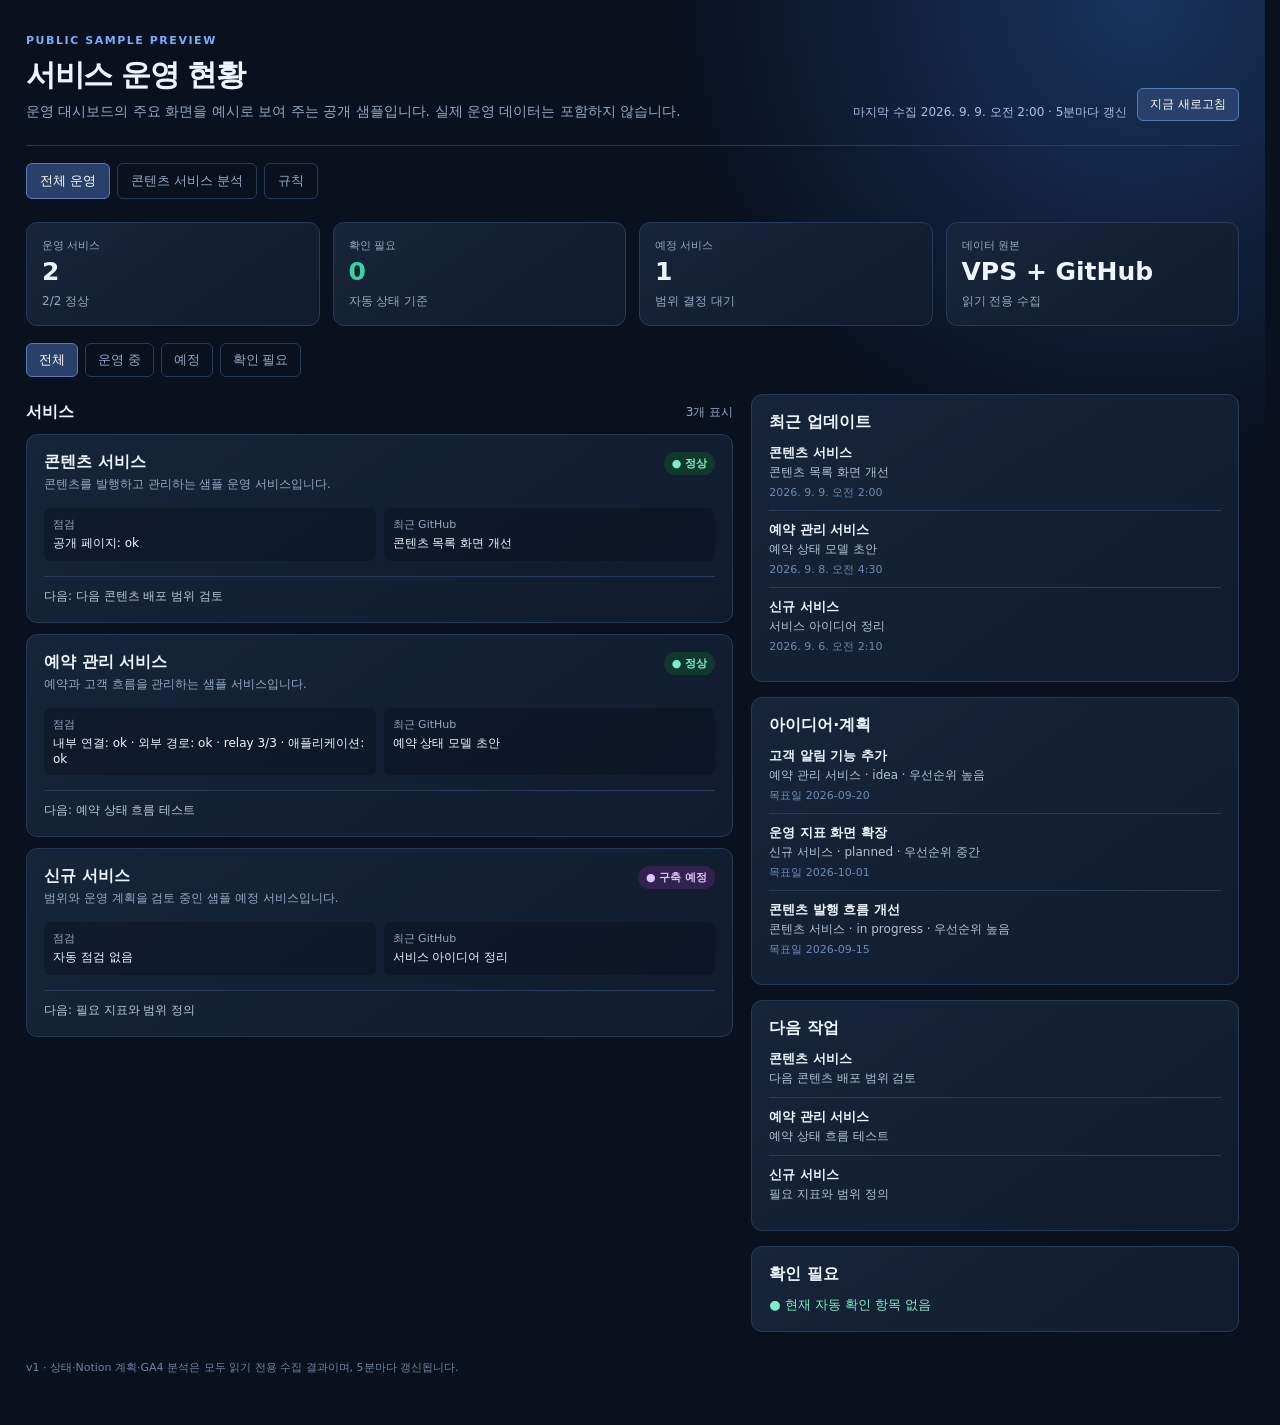
==== commit 44006a50: "feat(preview): show relay health sample" ====
--- a/app/index.html
+++ b/app/index.html
@@ -13,4 +13,4 @@
 <section id="analytics-view" class="view analytics-view" hidden><div class="section-heading"><h2>콘텐츠 서비스 · GA4 분석</h2><span>최근 14일 · 읽기 전용</span></div><section class="panel" aria-labelledby="analytics-title"><h2 id="analytics-title">핵심 지표와 상위 유입</h2><div id="analytics"></div></section></section>
 <section id="rules-view" class="view rules-view" hidden><div class="section-heading"><div><h2>규칙 원문</h2><p class="section-copy">공개 Preview 전용 가짜 문서입니다. 실제 기록은 포함하지 않습니다.</p></div><span id="rules-updated" role="status" aria-live="polite">공개 샘플 · 실제 기록 없음</span></div><section class="rules-layout"><aside class="panel"><h3>문서 목록</h3><div id="rules-documents" class="rules-documents"></div></aside><section class="panel"><div class="rules-document-head"><div><h3 id="rules-document-title">문서를 선택하세요</h3><p id="rules-document-role" class="section-copy"></p></div><p id="rules-document-source" class="section-copy"></p></div><label>문서 안에서 검색 <input id="rules-search" type="search" placeholder="원문 내용 검색"></label><p id="rules-count" class="section-copy"></p><div id="rules-items" class="rules-items" aria-live="polite"></div></section></section></section>
 <footer>v1 · 상태·Notion 계획·GA4 분석은 모두 읽기 전용 수집 결과이며, 5분마다 갱신됩니다.</footer>
-</main><script src="app.js"></script></body></html>
+</main><script src="app.js?v=funnel-relay-1"></script></body></html>
